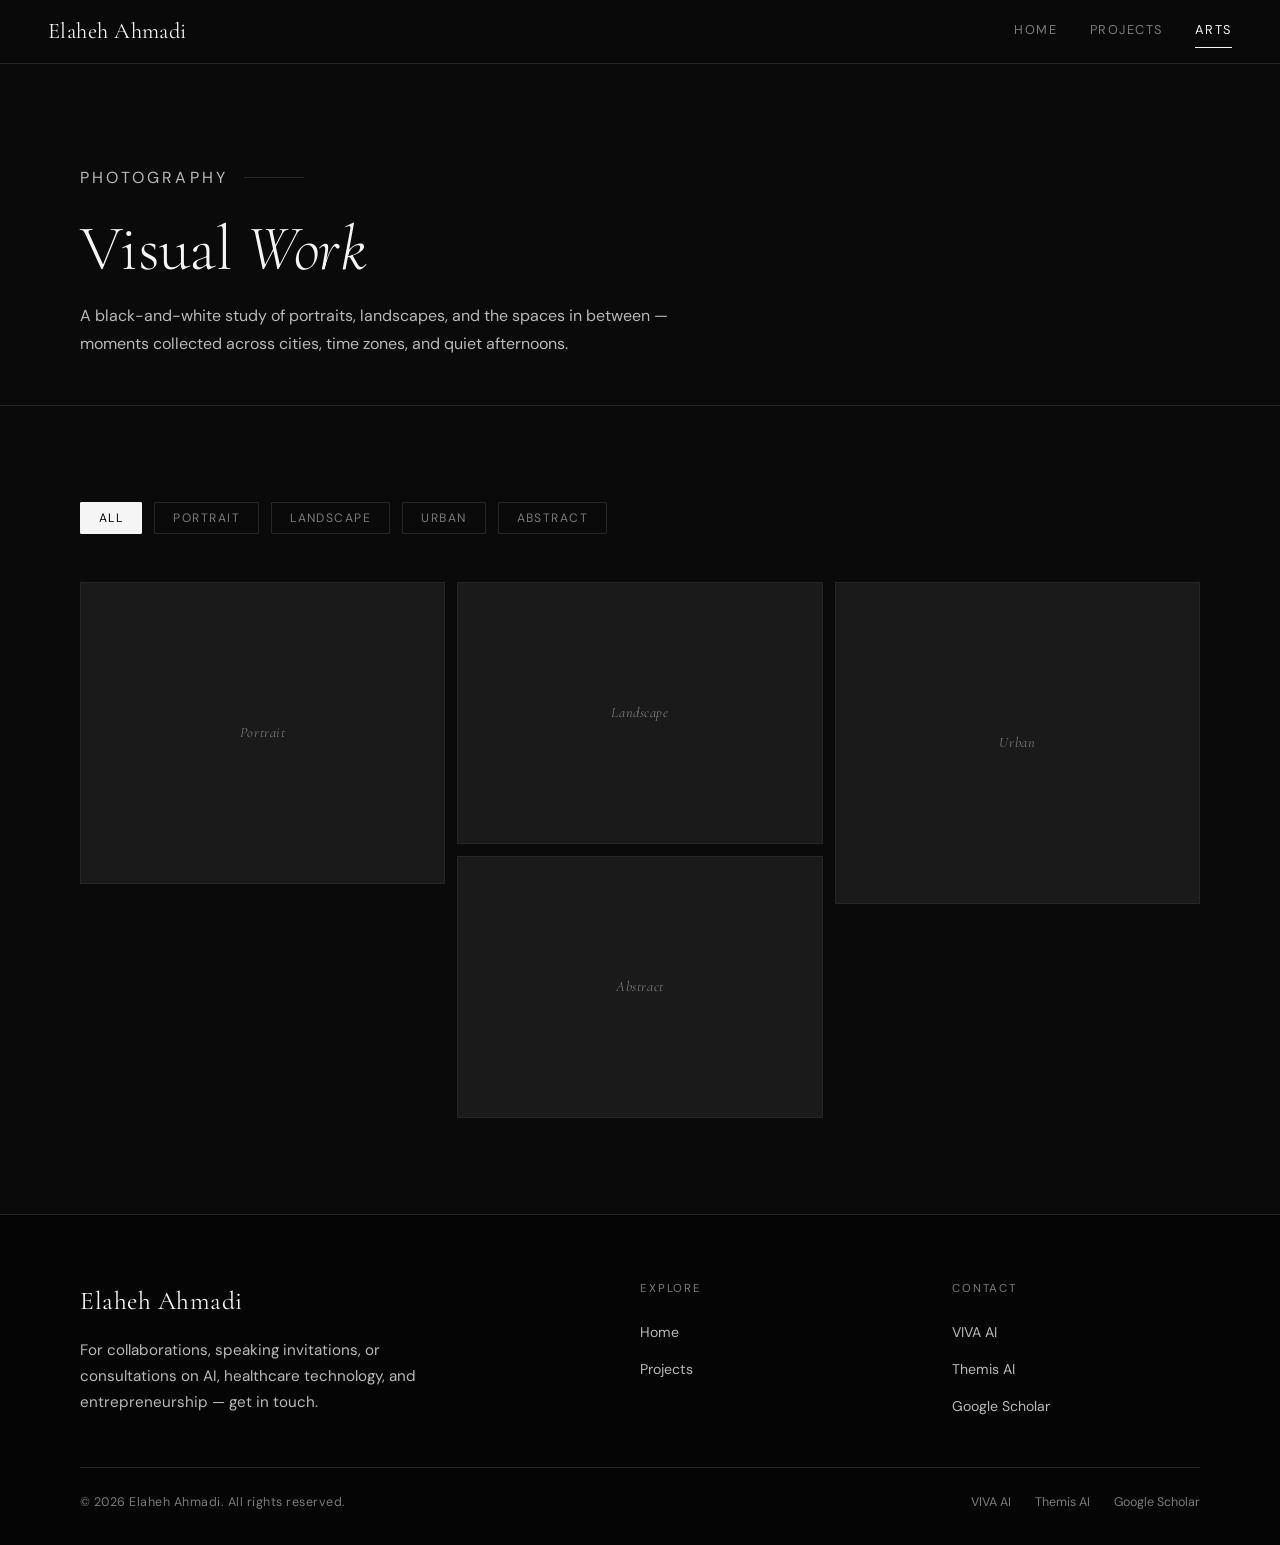
==== arts.html @ febaa668 "the second one;" ====
<!DOCTYPE html>
<html lang="en">
<head>
<meta charset="UTF-8">
<meta name="viewport" content="width=device-width, initial-scale=1.0">
<title>Arts — Elaheh Ahmadi</title>
<link rel="preconnect" href="https://fonts.googleapis.com">
<link href="https://fonts.googleapis.com/css2?family=Cormorant+Garamond:ital,wght@0,300;0,400;0,500;1,300;1,400&family=DM+Sans:wght@300;400;500&display=swap" rel="stylesheet">
<link rel="stylesheet" href="assets/css/style.css">
</head>
<body data-page="arts">

<nav>
  <a class="nav-logo" href="index.html">Elaheh Ahmadi</a>
  <ul class="nav-links">
    <li><a href="index.html">Home</a></li>
    <li><a href="projects.html">Projects</a></li>
    <!-- <li><a href="blogs.html">Writing</a></li> -->
    <li><a href="arts.html" class="active">Arts</a></li>
  </ul>
  <button class="nav-mobile-toggle" onclick="toggleMobileNav()">☰</button>
</nav>

<header class="page-header">
  <p class="section-label">Photography</p>
  <h1>Visual <em>Work</em></h1>
  <p>A black-and-white study of portraits, landscapes, and the spaces in between — moments collected across cities, time zones, and quiet afternoons.</p>
</header>

<section id="art">
  <div class="photo-filters" id="photoFilters">
    <button class="filter-btn active" onclick="filterPhotos('all', this)">All</button>
  </div>
  <div class="photo-grid" id="photoGrid"></div>
</section>

<footer>
  <div class="footer-grid">
    <div class="footer-brand">
      <a class="nav-logo" href="index.html">Elaheh Ahmadi</a>
      <p>For collaborations, speaking invitations, or consultations on AI, healthcare technology, and entrepreneurship — get in touch.</p>
    </div>
    <div class="footer-col">
      <h4>Explore</h4>
      <ul>
        <li><a href="index.html">Home</a></li>
        <li><a href="projects.html">Projects</a></li>
        <!-- <li><a href="blogs.html">Writing</a></li> -->
      </ul>
    </div>
    <div class="footer-col">
      <h4>Contact</h4>
      <ul id="footerContact"></ul>
    </div>
  </div>
  <div class="footer-bottom">
    <p>© <span id="footerYear"></span> Elaheh Ahmadi. All rights reserved.</p>
    <div class="footer-links" id="footerLinks"></div>
  </div>
</footer>

<div class="lightbox" id="lightbox" onclick="closeLightbox()">
  <button class="lightbox-close" onclick="closeLightbox()">×</button>
  <img id="lightboxImg" src="" alt="">
  <p class="lightbox-caption" id="lightboxCaption"></p>
</div>

<script src="assets/js/main.js"></script>
</body>
</html>
---- assets/css/style.css ----
:root {
  --bg: #0a0a0a;
  --bg-alt: #131313;
  --bg-elev: #1a1a1a;
  --bg-card: #161616;
  --line: #262626;
  --line-strong: #383838;
  --text: #f5f5f5;
  --text-mute: #b8b8b8;
  --text-dim: #7a7a7a;
  --text-faint: #4a4a4a;
  --accent: #ffffff;
}

* { margin: 0; padding: 0; box-sizing: border-box; }
html { scroll-behavior: smooth; }

body {
  font-family: 'DM Sans', sans-serif;
  background: var(--bg);
  color: var(--text);
  font-size: 16px;
  line-height: 1.7;
  -webkit-font-smoothing: antialiased;
}

a { color: inherit; }

/* NAV */
nav {
  position: fixed; top: 0; left: 0; right: 0; z-index: 100;
  background: rgba(10,10,10,0.85);
  backdrop-filter: blur(14px);
  border-bottom: 1px solid var(--line);
  padding: 0 3rem;
  height: 64px;
  display: flex; align-items: center; justify-content: space-between;
}
.nav-logo {
  font-family: 'Cormorant Garamond', serif;
  font-size: 1.4rem; font-weight: 400; letter-spacing: 0.02em;
  color: var(--text); text-decoration: none;
}
.nav-links { display: flex; gap: 2rem; list-style: none; }
.nav-links a {
  font-size: 0.8rem; letter-spacing: 0.12em; text-transform: uppercase;
  color: var(--text-dim); text-decoration: none; font-weight: 400;
  transition: color 0.2s;
}
.nav-links a:hover { color: var(--text); }
.nav-links a.active { color: var(--text); }
.nav-links a.active::after {
  content: ''; display: block; height: 1px; background: var(--text);
  margin-top: 4px;
}
.nav-mobile-toggle { display: none; background: none; border: none; font-size: 1.25rem; color: var(--text); cursor: pointer; }

/* HERO */
.hero {
  min-height: 100vh;
  display: grid; grid-template-columns: 1fr 1fr;
  padding-top: 64px;
}
.hero-text {
  display: flex; flex-direction: column; justify-content: center;
  padding: 5rem 4rem 5rem 5rem;
  background: var(--bg);
}
.hero-eyebrow {
  font-size: 0.78rem; letter-spacing: 0.16em; text-transform: uppercase;
  color: var(--text-dim); margin-bottom: 1.5rem;
}
.hero-name {
  font-family: 'Cormorant Garamond', serif;
  font-size: clamp(3rem, 5vw, 5.5rem);
  font-weight: 300; line-height: 1.05;
  color: var(--text); margin-bottom: 1.5rem;
  letter-spacing: -0.01em;
}
.hero-name em { font-style: italic; color: var(--text); font-weight: 400; }
.hero-desc {
  font-size: 1rem; color: var(--text-mute);
  max-width: 460px; line-height: 1.75;
  margin-bottom: 2.5rem;
}
.hero-cta {
  display: inline-flex; align-items: center; gap: 0.75rem;
  font-size: 0.82rem; letter-spacing: 0.12em; text-transform: uppercase;
  color: var(--text); text-decoration: none;
  border-bottom: 1px solid var(--text); padding-bottom: 4px;
  width: fit-content; transition: gap 0.3s;
}
.hero-cta:hover { gap: 1.25rem; }
.hero-image {
  background: var(--bg-alt);
  position: relative; overflow: hidden;
  border-left: 1px solid var(--line);
}
.hero-image img { width: 100%; height: 100%; object-fit: cover; filter: grayscale(1) contrast(1.05); }
.hero-image-placeholder {
  width: 100%; height: 100%;
  background:
    radial-gradient(circle at 30% 30%, #2a2a2a 0%, transparent 55%),
    linear-gradient(145deg, #1a1a1a 0%, #0a0a0a 100%);
  display: flex; align-items: center; justify-content: center;
  min-height: 400px;
}
.hero-image-placeholder span {
  font-family: 'Cormorant Garamond', serif;
  font-size: 8rem; color: rgba(245,245,245,0.08); font-weight: 300;
}

/* PAGE HEADER (sub-pages) */
.page-header {
  padding: 9rem 5rem 3rem;
  border-bottom: 1px solid var(--line);
}
.page-header .section-label { margin-bottom: 1.5rem; }
.page-header h1 {
  font-family: 'Cormorant Garamond', serif;
  font-size: clamp(2.5rem, 5vw, 4.5rem);
  font-weight: 300; line-height: 1.05; color: var(--text);
  letter-spacing: -0.01em;
}
.page-header h1 em { font-style: italic; }
.page-header p {
  color: var(--text-mute); max-width: 640px;
  margin-top: 1.25rem; font-size: 1rem;
}

/* SECTIONS */
section { padding: 6rem 5rem; }
.section-label {
  font-size: 0.72rem; letter-spacing: 0.2em; text-transform: uppercase;
  color: var(--text-dim); margin-bottom: 3rem;
  display: flex; align-items: center; gap: 1rem;
}
.section-label::after {
  content: ''; flex: 1; max-width: 60px;
  height: 1px; background: var(--line);
}
.section-title {
  font-family: 'Cormorant Garamond', serif;
  font-size: clamp(2rem, 3.5vw, 3.2rem);
  font-weight: 400; line-height: 1.15;
  color: var(--text); margin-bottom: 2rem;
}

/* ABOUT */
#about { background: var(--bg); border-top: 1px solid var(--line); }
.about-grid {
  display: grid; grid-template-columns: 1fr 2fr;
  gap: 5rem; align-items: start;
}
.about-sidebar-name {
  font-family: 'Cormorant Garamond', serif;
  font-size: 1.1rem; color: var(--text); margin-bottom: 0.5rem;
}
.about-sidebar-role { font-size: 0.85rem; color: var(--text-mute); line-height: 1.6; margin-bottom: 2rem; }
.about-links { display: flex; flex-direction: column; gap: 0.5rem; }
.about-links a {
  font-size: 0.78rem; letter-spacing: 0.1em; text-transform: uppercase;
  color: var(--text-dim); text-decoration: none; transition: color 0.2s;
}
.about-links a:hover { color: var(--text); }
.about-content p { color: var(--text-mute); margin-bottom: 1.2rem; font-size: 1rem; }

.awards-grid {
  display: grid; grid-template-columns: 1fr 1fr;
  gap: 1px; background: var(--line);
  margin-top: 3rem; border: 1px solid var(--line);
}
.award-item { background: var(--bg); padding: 1.25rem 1.5rem; }
.award-title { font-size: 0.92rem; color: var(--text); margin-bottom: 0.25rem; }
.award-year { font-size: 0.75rem; color: var(--text-dim); letter-spacing: 0.08em; }

.subsection-label {
  font-family: 'Cormorant Garamond', serif;
  font-size: 1.4rem; font-weight: 400; color: var(--text);
  margin-top: 3rem; margin-bottom: 0.5rem;
  letter-spacing: 0.01em;
}
.subsection-label + .pubs-list { margin-top: 0; }
.pubs-list { margin-top: 2rem; }
.pub-item {
  padding: 1.25rem 0; border-bottom: 1px solid var(--line);
  display: grid; grid-template-columns: auto 1fr;
  gap: 1.5rem; align-items: start;
}
.pub-venue {
  font-size: 0.7rem; letter-spacing: 0.12em; text-transform: uppercase;
  color: var(--text-dim); background: var(--bg-elev);
  padding: 3px 8px; border-radius: 2px; white-space: nowrap; margin-top: 3px;
  border: 1px solid var(--line);
}
.pub-title a {
  font-family: 'Cormorant Garamond', serif; font-size: 1.05rem;
  color: var(--text); text-decoration: none; transition: opacity 0.2s;
}
.pub-title a:hover { opacity: 0.7; }

/* VENTURES PREVIEW (landing) */
#ventures { background: var(--bg-alt); border-top: 1px solid var(--line); }
.ventures-grid {
  display: grid; grid-template-columns: 1fr 1fr;
  gap: 1px; background: var(--line);
  border: 1px solid var(--line); margin-bottom: 2rem;
}
.venture-card {
  background: var(--bg-alt); padding: 2.5rem;
  display: flex; flex-direction: column; gap: 0.75rem;
}
.venture-role { font-size: 0.72rem; letter-spacing: 0.14em; text-transform: uppercase; color: var(--text-dim); }
.venture-name {
  font-family: 'Cormorant Garamond', serif;
  font-size: 2rem; color: var(--text); font-weight: 400;
}
.venture-tag { color: var(--text-mute); font-size: 0.95rem; line-height: 1.65; }
.venture-link {
  margin-top: auto; padding-top: 1rem;
  font-size: 0.78rem; letter-spacing: 0.12em; text-transform: uppercase;
  color: var(--text); text-decoration: none;
  border-bottom: 1px solid var(--line-strong); padding-bottom: 4px;
  width: fit-content; transition: border-color 0.2s;
}
.venture-link:hover { border-color: var(--text); }
.venture-year { font-size: 0.72rem; letter-spacing: 0.12em; color: var(--text-faint); }

.section-cta {
  display: inline-flex; align-items: center; gap: 0.6rem;
  font-size: 0.8rem; letter-spacing: 0.12em; text-transform: uppercase;
  color: var(--text); text-decoration: none;
  border-bottom: 1px solid var(--text-faint); padding-bottom: 4px;
  margin-top: 1rem; transition: gap 0.3s;
}
.section-cta:hover { gap: 1.1rem; }

/* PHOTOGRAPHY */
#art { background: var(--bg); }
.photo-filters { display: flex; gap: 0.75rem; margin-bottom: 3rem; flex-wrap: wrap; }
.filter-btn {
  font-size: 0.76rem; letter-spacing: 0.12em; text-transform: uppercase;
  padding: 7px 18px; border: 1px solid var(--line);
  background: transparent; cursor: pointer; color: var(--text-dim);
  font-family: 'DM Sans', sans-serif; transition: all 0.2s; border-radius: 1px;
}
.filter-btn.active, .filter-btn:hover {
  background: var(--text); color: var(--bg); border-color: var(--text);
}
.photo-grid { columns: 3; gap: 12px; }
.photo-item {
  break-inside: avoid; margin-bottom: 12px;
  position: relative; overflow: hidden; cursor: pointer;
  background: var(--bg-elev);
  border: 1px solid var(--line);
}
.photo-item img { width: 100%; display: block; transition: transform 0.5s; filter: grayscale(1) contrast(1.05); }
.photo-item:hover img { transform: scale(1.03); }
.photo-placeholder {
  display: flex; align-items: center; justify-content: center;
  font-family: 'Cormorant Garamond', serif; color: var(--text-dim);
  font-size: 0.9rem; font-style: italic; letter-spacing: 0.04em;
  min-height: 200px;
}
.photo-caption {
  position: absolute; bottom: 0; left: 0; right: 0;
  background: linear-gradient(transparent, rgba(0,0,0,0.85));
  padding: 2rem 1rem 0.85rem;
  opacity: 0; transition: opacity 0.3s;
}
.photo-item:hover .photo-caption { opacity: 1; }
.photo-caption span { font-size: 0.8rem; color: #f5f5f5; letter-spacing: 0.04em; }

/* ARTICLES */
#articles { background: var(--bg); }
.series-list { display: flex; flex-direction: column; gap: 3rem; }
.series-item {
  display: grid; grid-template-columns: 280px 1fr;
  gap: 3rem; align-items: start;
  padding-bottom: 3rem; border-bottom: 1px solid var(--line);
}
.series-item:last-child { border-bottom: none; }
.series-number {
  font-family: 'Cormorant Garamond', serif;
  font-size: 4rem; font-weight: 300; color: var(--text-faint); line-height: 1; margin-bottom: 0.5rem;
}
.series-tag { font-size: 0.7rem; letter-spacing: 0.16em; text-transform: uppercase; color: var(--text-dim); }
.series-title {
  font-family: 'Cormorant Garamond', serif;
  font-size: 1.8rem; font-weight: 400; color: var(--text);
  margin-bottom: 0.75rem; line-height: 1.25;
}
.series-desc { font-size: 0.95rem; color: var(--text-mute); margin-bottom: 1.25rem; line-height: 1.7; }
.series-articles { display: flex; flex-direction: column; gap: 0.5rem; }
.article-link {
  font-size: 0.88rem; color: var(--text-dim); text-decoration: none;
  display: flex; align-items: center; gap: 0.5rem; transition: color 0.2s;
}
.article-link::before { content: '↗'; font-size: 0.75rem; }
.article-link:hover { color: var(--text); }

/* PROJECTS PAGE */
#projects-ventures, #projects-research { background: var(--bg); }
#projects-research { border-top: 1px solid var(--line); }
.project-list { display: flex; flex-direction: column; gap: 0; }
.project-row {
  display: grid; grid-template-columns: 120px 1fr auto;
  gap: 2rem; align-items: start;
  padding: 1.75rem 0; border-bottom: 1px solid var(--line);
}
.project-row:last-child { border-bottom: none; }
.project-row .year {
  font-family: 'Cormorant Garamond', serif;
  font-size: 1.1rem; color: var(--text-dim); letter-spacing: 0.04em;
}
.project-row .body h3 {
  font-family: 'Cormorant Garamond', serif;
  font-size: 1.4rem; color: var(--text); font-weight: 400;
  margin-bottom: 0.4rem; line-height: 1.3;
}
.project-row .body .venue {
  font-size: 0.7rem; letter-spacing: 0.14em; text-transform: uppercase;
  color: var(--text-dim); margin-bottom: 0.6rem; display: inline-block;
}
.project-row .body p { color: var(--text-mute); font-size: 0.95rem; line-height: 1.65; }
.project-row .link a {
  font-size: 0.74rem; letter-spacing: 0.14em; text-transform: uppercase;
  color: var(--text-dim); text-decoration: none; white-space: nowrap;
  border-bottom: 1px solid var(--line); padding-bottom: 2px; transition: color 0.2s, border-color 0.2s;
}
.project-row .link a:hover { color: var(--text); border-color: var(--text); }

/* EDUCATION */
#education { background: var(--bg-alt); border-top: 1px solid var(--line); }
.edu-grid { display: grid; grid-template-columns: repeat(3, 1fr); gap: 1px; background: var(--line); border: 1px solid var(--line); }
.edu-card { background: var(--bg-alt); padding: 2.5rem 2rem; transition: background 0.3s; }
.edu-card:hover { background: var(--bg-elev); }
.edu-card a { text-decoration: none; color: inherit; display: block; }
.edu-icon {
  font-family: 'Cormorant Garamond', serif;
  font-size: 2.5rem; color: var(--text-dim); margin-bottom: 1rem; font-style: italic;
}
.edu-card-title { font-size: 1.05rem; color: var(--text); margin-bottom: 0.5rem; }
.edu-card-desc { font-size: 0.88rem; color: var(--text-mute); line-height: 1.6; }

/* FOOTER (contact + meta) */
footer {
  background: #050505; border-top: 1px solid var(--line);
  padding: 4rem 5rem 2rem;
}
.footer-grid {
  display: grid; grid-template-columns: 2fr 1fr 1fr;
  gap: 4rem; margin-bottom: 3rem;
}
.footer-brand .nav-logo {
  font-size: 1.6rem; display: inline-block; margin-bottom: 1rem;
}
.footer-brand p { color: var(--text-mute); font-size: 0.95rem; max-width: 380px; line-height: 1.7; }
.footer-col h4 {
  font-size: 0.72rem; letter-spacing: 0.16em; text-transform: uppercase;
  color: var(--text-dim); font-weight: 400; margin-bottom: 1.25rem;
}
.footer-col ul { list-style: none; display: flex; flex-direction: column; gap: 0.6rem; }
.footer-col a {
  font-size: 0.88rem; color: var(--text-mute); text-decoration: none;
  transition: color 0.2s;
}
.footer-col a:hover { color: var(--text); }
.footer-bottom {
  border-top: 1px solid var(--line);
  padding-top: 1.5rem;
  display: flex; justify-content: space-between; align-items: center;
}
.footer-bottom p { font-size: 0.78rem; color: var(--text-dim); letter-spacing: 0.04em; }
.footer-bottom .footer-links { display: flex; gap: 1.5rem; }
.footer-bottom .footer-links a { font-size: 0.78rem; color: var(--text-dim); text-decoration: none; transition: color 0.2s; }
.footer-bottom .footer-links a:hover { color: var(--text); }

/* LIGHTBOX */
.lightbox {
  display: none; position: fixed; inset: 0; z-index: 300;
  background: rgba(0,0,0,0.96); align-items: center;
  justify-content: center; flex-direction: column; gap: 1rem;
}
.lightbox.open { display: flex; }
.lightbox img { max-width: 85vw; max-height: 80vh; object-fit: contain; filter: grayscale(1); }
.lightbox-caption { color: var(--text-mute); font-size: 0.85rem; letter-spacing: 0.06em; }
.lightbox-close {
  position: absolute; top: 2rem; right: 2rem;
  color: var(--text); font-size: 2rem; cursor: pointer;
  background: none; border: none; font-family: 'DM Sans', sans-serif; line-height: 1;
}

/* MOBILE */
@media (max-width: 900px) {
  nav { padding: 0 1.5rem; }
  .nav-links {
    display: none; flex-direction: column;
    position: absolute; top: 64px; left: 0; right: 0;
    background: var(--bg); padding: 1.5rem 2rem;
    border-bottom: 1px solid var(--line); gap: 1.25rem;
  }
  .nav-links.open { display: flex; }
  .nav-mobile-toggle { display: block; }
  .hero { grid-template-columns: 1fr; min-height: auto; }
  .hero-text { padding: 3rem 2rem; }
  .hero-image { height: 60vw; border-left: none; border-top: 1px solid var(--line); }
  section { padding: 4rem 2rem; }
  .page-header { padding: 7rem 2rem 2.5rem; }
  .about-grid { grid-template-columns: 1fr; gap: 2rem; }
  .ventures-grid { grid-template-columns: 1fr; }
  .series-item { grid-template-columns: 1fr; gap: 1rem; }
  .photo-grid { columns: 2; }
  .edu-grid { grid-template-columns: 1fr; }
  .project-row { grid-template-columns: 1fr; gap: 0.5rem; }
  .project-row .link a { display: inline-block; margin-top: 0.5rem; }
  footer { padding: 3rem 2rem 1.5rem; }
  .footer-grid { grid-template-columns: 1fr; gap: 2.5rem; }
  .footer-bottom { flex-direction: column; gap: 1rem; text-align: center; }
}
@media (max-width: 500px) {
  .photo-grid { columns: 1; }
  .awards-grid { grid-template-columns: 1fr; }
}
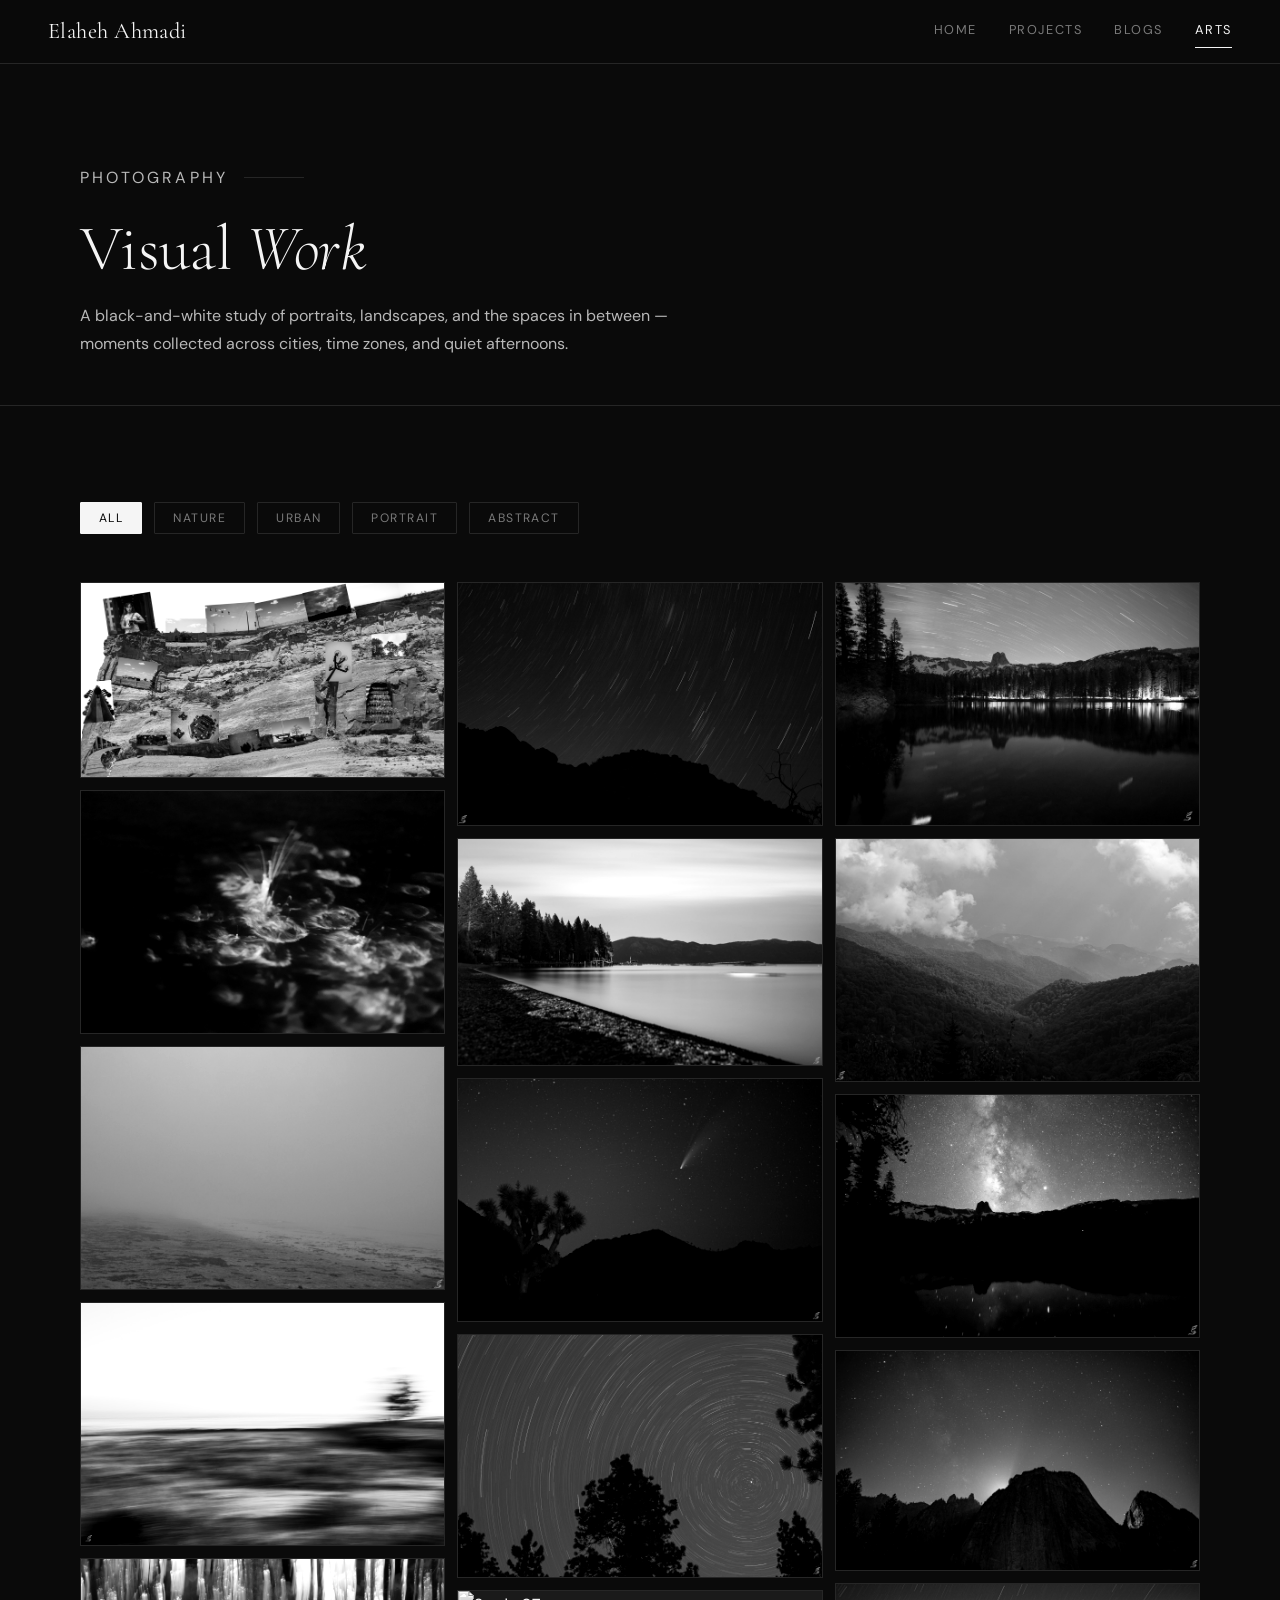
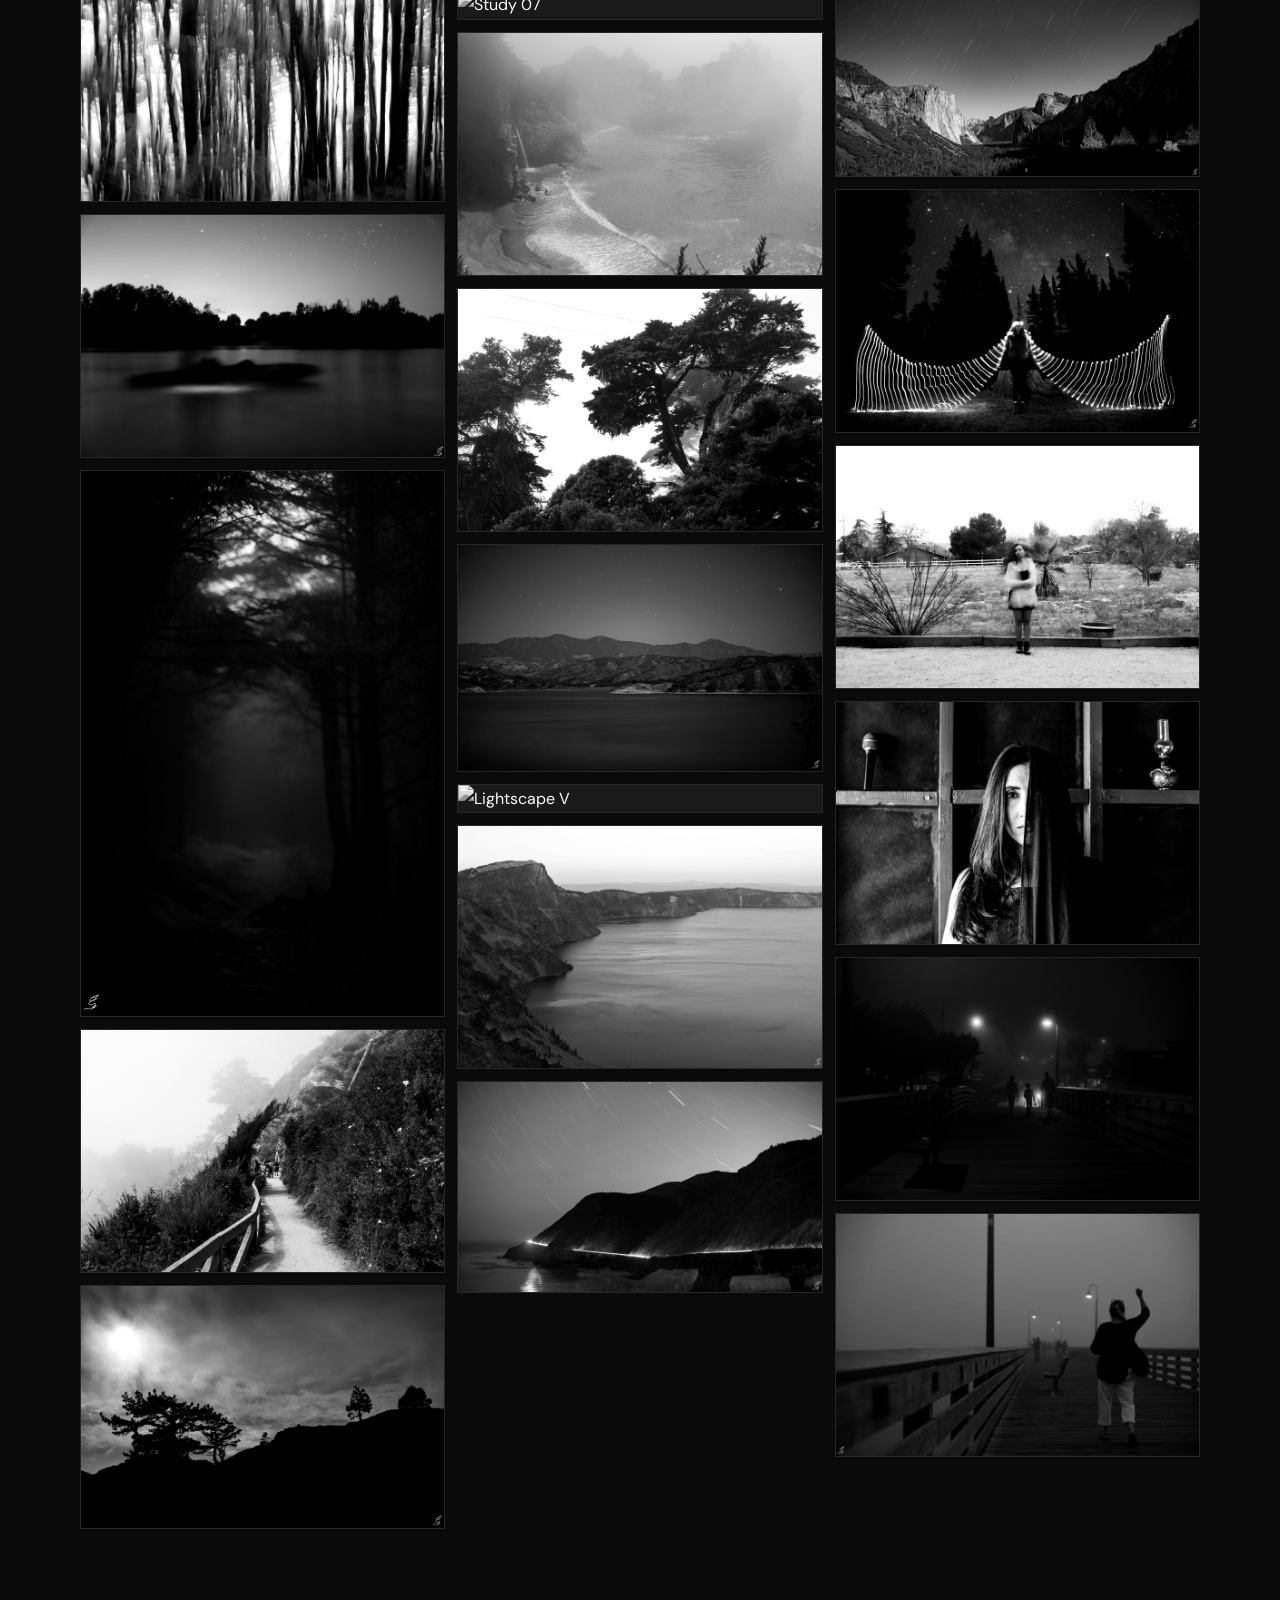
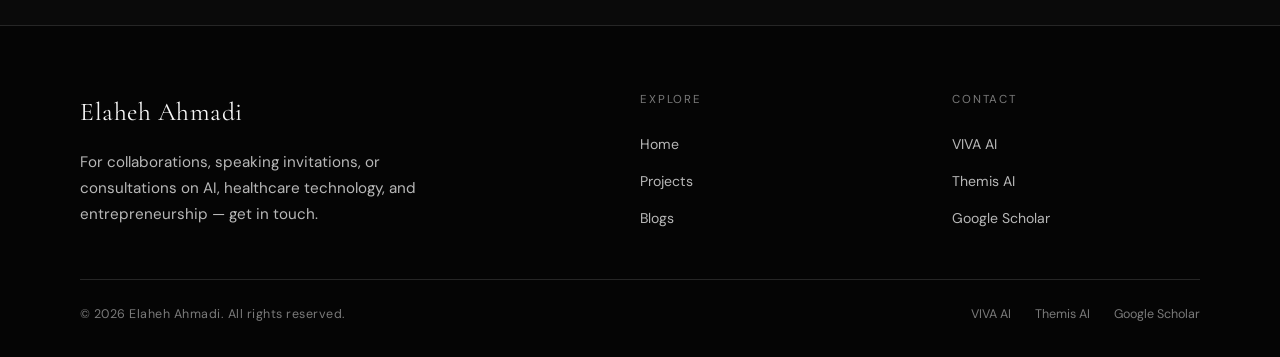
==== commit d3dbd289: "added blogs" ====
--- a/arts.html
+++ b/arts.html
@@ -15,7 +15,7 @@
   <ul class="nav-links">
     <li><a href="index.html">Home</a></li>
     <li><a href="projects.html">Projects</a></li>
-    <!-- <li><a href="blogs.html">Writing</a></li> -->
+    <li><a href="blogs.html">Blogs</a></li>
     <li><a href="arts.html" class="active">Arts</a></li>
   </ul>
   <button class="nav-mobile-toggle" onclick="toggleMobileNav()">☰</button>
@@ -45,7 +45,7 @@
       <ul>
         <li><a href="index.html">Home</a></li>
         <li><a href="projects.html">Projects</a></li>
-        <!-- <li><a href="blogs.html">Writing</a></li> -->
+        <li><a href="blogs.html">Blogs</a></li>
       </ul>
     </div>
     <div class="footer-col">
--- a/assets/css/style.css
+++ b/assets/css/style.css
@@ -329,6 +329,44 @@
   border-bottom: 1px solid var(--line); padding-bottom: 2px; transition: color 0.2s, border-color 0.2s;
 }
 .project-row .link a:hover { color: var(--text); border-color: var(--text); }
+
+/* CONTACT */
+#contact { background: var(--bg-alt); border-top: 1px solid var(--line); }
+.contact-grid {
+  display: grid; grid-template-columns: 1fr 1fr;
+  gap: 5rem; align-items: start;
+}
+.contact-desc { color: var(--text-mute); font-size: 1rem; line-height: 1.75; margin-bottom: 2rem; max-width: 480px; }
+.contact-links { display: flex; flex-direction: column; gap: 1rem; }
+.contact-link-row { display: flex; align-items: center; gap: 1rem; }
+.contact-link-label {
+  font-size: 0.7rem; letter-spacing: 0.14em; text-transform: uppercase;
+  color: var(--text-dim); min-width: 80px;
+}
+.contact-link {
+  font-size: 0.92rem; color: var(--text); text-decoration: none;
+  letter-spacing: 0.02em; transition: opacity 0.2s;
+}
+.contact-link:hover { opacity: 0.65; }
+.contact-form { display: flex; flex-direction: column; gap: 1rem; }
+.contact-form input, .contact-form textarea {
+  background: var(--bg); border: 1px solid var(--line);
+  color: var(--text); padding: 0.95rem 1.1rem;
+  font-family: 'DM Sans', sans-serif; font-size: 0.95rem;
+  width: 100%; resize: vertical; transition: border-color 0.2s;
+}
+.contact-form input:focus, .contact-form textarea:focus { outline: none; border-color: var(--text); }
+.contact-form input::placeholder, .contact-form textarea::placeholder { color: var(--text-dim); }
+.contact-form textarea { min-height: 150px; }
+.contact-submit {
+  font-size: 0.82rem; letter-spacing: 0.16em; text-transform: uppercase;
+  background: var(--text); color: var(--bg); border: none; padding: 1rem 2.25rem;
+  font-family: 'DM Sans', sans-serif; cursor: pointer; align-self: flex-start;
+  transition: background 0.2s, color 0.2s;
+}
+.contact-submit:hover { background: var(--text-mute); }
+.contact-submit:disabled { opacity: 0.6; cursor: default; }
+.form-success { color: var(--text); font-size: 0.95rem; padding: 1rem 0; line-height: 1.6; }
 
 /* EDUCATION */
 #education { background: var(--bg-alt); border-top: 1px solid var(--line); }
@@ -409,6 +447,7 @@
   .page-header { padding: 7rem 2rem 2.5rem; }
   .about-grid { grid-template-columns: 1fr; gap: 2rem; }
   .ventures-grid { grid-template-columns: 1fr; }
+  .contact-grid { grid-template-columns: 1fr; gap: 2.5rem; }
   .series-item { grid-template-columns: 1fr; gap: 1rem; }
   .photo-grid { columns: 2; }
   .edu-grid { grid-template-columns: 1fr; }
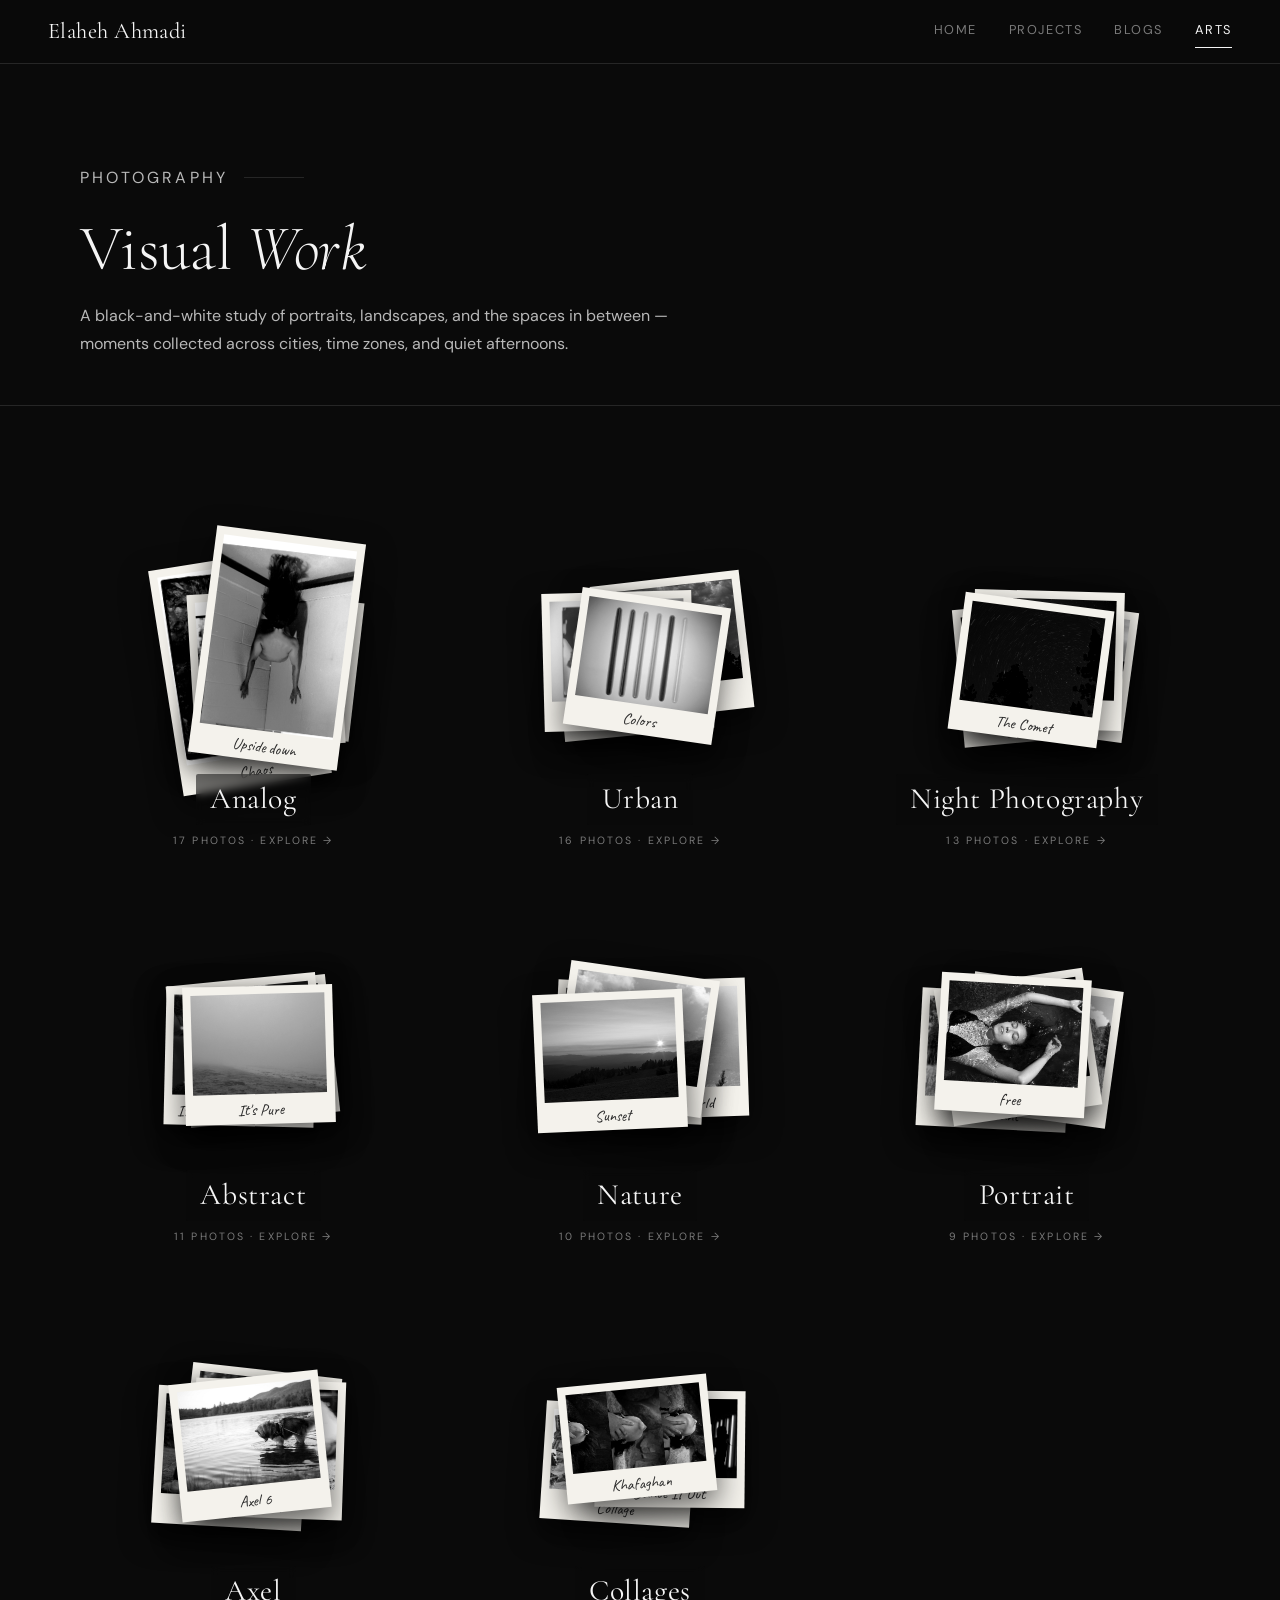
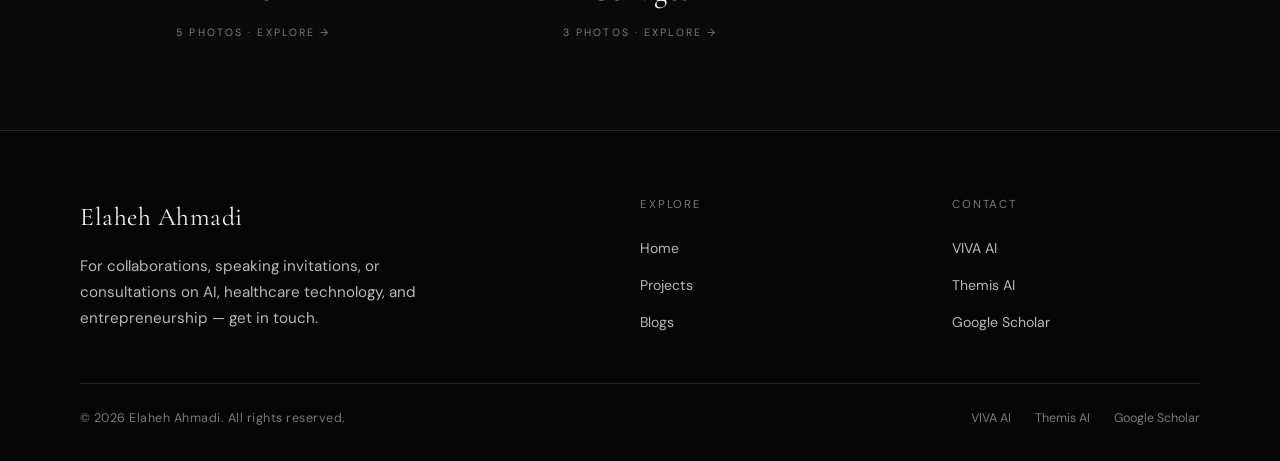
==== commit b498f2e1: "Redesign arts gallery as interactive polaroid piles; sync + compress photos - New polaroid-pile gall" ====
--- a/arts.html
+++ b/arts.html
@@ -5,7 +5,7 @@
 <meta name="viewport" content="width=device-width, initial-scale=1.0">
 <title>Arts — Elaheh Ahmadi</title>
 <link rel="preconnect" href="https://fonts.googleapis.com">
-<link href="https://fonts.googleapis.com/css2?family=Cormorant+Garamond:ital,wght@0,300;0,400;0,500;1,300;1,400&family=DM+Sans:wght@300;400;500&display=swap" rel="stylesheet">
+<link href="https://fonts.googleapis.com/css2?family=Cormorant+Garamond:ital,wght@0,300;0,400;0,500;1,300;1,400&family=DM+Sans:wght@300;400;500&family=Caveat:wght@400;600&display=swap" rel="stylesheet">
 <link rel="stylesheet" href="assets/css/style.css">
 </head>
 <body data-page="arts">
@@ -28,10 +28,14 @@
 </header>
 
 <section id="art">
-  <div class="photo-filters" id="photoFilters">
-    <button class="filter-btn active" onclick="filterPhotos('all', this)">All</button>
+  <div class="pile-wall" id="pileWall"></div>
+  <div class="group-detail" id="groupDetail" hidden>
+    <div class="group-detail-head">
+      <h2 class="group-detail-title" id="groupTitle">—<span class="sub" id="groupSub"></span></h2>
+      <button class="group-back" onclick="closeGroup()">← All groups</button>
+    </div>
+    <div class="photo-grid" id="photoGrid"></div>
   </div>
-  <div class="photo-grid" id="photoGrid"></div>
 </section>
 
 <footer>
--- a/assets/css/style.css
+++ b/assets/css/style.css
@@ -237,16 +237,49 @@
 
 /* PHOTOGRAPHY */
 #art { background: var(--bg); }
-.photo-filters { display: flex; gap: 0.75rem; margin-bottom: 3rem; flex-wrap: wrap; }
-.filter-btn {
-  font-size: 0.76rem; letter-spacing: 0.12em; text-transform: uppercase;
-  padding: 7px 18px; border: 1px solid var(--line);
-  background: transparent; cursor: pointer; color: var(--text-dim);
-  font-family: 'DM Sans', sans-serif; transition: all 0.2s; border-radius: 1px;
-}
-.filter-btn.active, .filter-btn:hover {
-  background: var(--text); color: var(--bg); border-color: var(--text);
-}
+/* Polaroid pile wall (arts landing) */
+.pile-wall { display: grid; grid-template-columns: repeat(3, 1fr); gap: 3.5rem 2.5rem; }
+.pile-wall[hidden], .group-detail[hidden] { display: none; }
+.pile { position: relative; height: 340px; cursor: pointer; transition: transform 0.4s cubic-bezier(.2,.8,.2,1); }
+.pile:hover { transform: translateY(-6px); }
+.pile-stage { position: absolute; inset: 0; }
+.polaroid {
+  position: absolute; background: #f4f2ec; padding: 8px 8px 30px;
+  box-shadow: 0 12px 30px rgba(0,0,0,0.62);
+  transform: translate(-50%,-50%) rotate(var(--r));
+  transition: transform 0.55s cubic-bezier(.2,.8,.2,1), box-shadow 0.4s;
+}
+.polaroid img { display: block; width: 100%; object-fit: cover; filter: grayscale(1) contrast(1.05); }
+.polaroid .pcap {
+  position: absolute; left: 0; right: 0; bottom: 6px; text-align: center;
+  font-family: 'Caveat', cursive; font-size: 1rem; color: #2a2a2a; line-height: 1;
+  padding: 0 8px; white-space: nowrap; overflow: hidden; text-overflow: ellipsis;
+}
+.pile:hover .polaroid {
+  transform: translate(-50%,-50%) translate(var(--sx),var(--sy)) rotate(var(--sr));
+  box-shadow: 0 18px 42px rgba(0,0,0,0.72);
+}
+.pile-label { position: absolute; left: 0; right: 0; bottom: -8px; z-index: 30; text-align: center; pointer-events: none; }
+.pile-label .name {
+  font-family: 'Cormorant Garamond', serif; font-size: 1.85rem; letter-spacing: 0.02em;
+  display: inline-block; padding: 0.05rem 0.9rem; background: rgba(10,10,10,0.55);
+  backdrop-filter: blur(4px); border-radius: 2px;
+}
+.pile-label .count { display: block; font-size: 0.66rem; letter-spacing: 0.2em; text-transform: uppercase; color: var(--text-dim); margin-top: 0.4rem; }
+
+/* Group detail (expanded set) */
+.group-detail-head {
+  display: flex; align-items: baseline; justify-content: space-between; gap: 1rem; flex-wrap: wrap;
+  border-bottom: 1px solid var(--line); padding-bottom: 1.4rem; margin-bottom: 2.2rem;
+}
+.group-detail-title { font-family: 'Cormorant Garamond', serif; font-weight: 400; font-size: 2.6rem; }
+.group-detail-title .sub { display: block; font-family: 'DM Sans', sans-serif; font-size: 0.72rem; letter-spacing: 0.2em; text-transform: uppercase; color: var(--text-dim); margin-top: 0.3rem; }
+.group-back {
+  background: transparent; border: 1px solid var(--line-strong); color: var(--text-mute);
+  padding: 0.5rem 1.2rem; border-radius: 2px; font-family: 'DM Sans', sans-serif; font-size: 0.82rem;
+  letter-spacing: 0.05em; cursor: pointer; transition: all 0.2s;
+}
+.group-back:hover { color: var(--text); border-color: var(--text); }
 .photo-grid { columns: 3; gap: 12px; }
 .photo-item {
   break-inside: avoid; margin-bottom: 12px;
@@ -450,6 +483,7 @@
   .contact-grid { grid-template-columns: 1fr; gap: 2.5rem; }
   .series-item { grid-template-columns: 1fr; gap: 1rem; }
   .photo-grid { columns: 2; }
+  .pile-wall { grid-template-columns: repeat(2, 1fr); gap: 3rem 1.5rem; }
   .edu-grid { grid-template-columns: 1fr; }
   .project-row { grid-template-columns: 1fr; gap: 0.5rem; }
   .project-row .link a { display: inline-block; margin-top: 0.5rem; }
@@ -459,5 +493,6 @@
 }
 @media (max-width: 500px) {
   .photo-grid { columns: 1; }
+  .pile-wall { grid-template-columns: 1fr; }
   .awards-grid { grid-template-columns: 1fr; }
 }
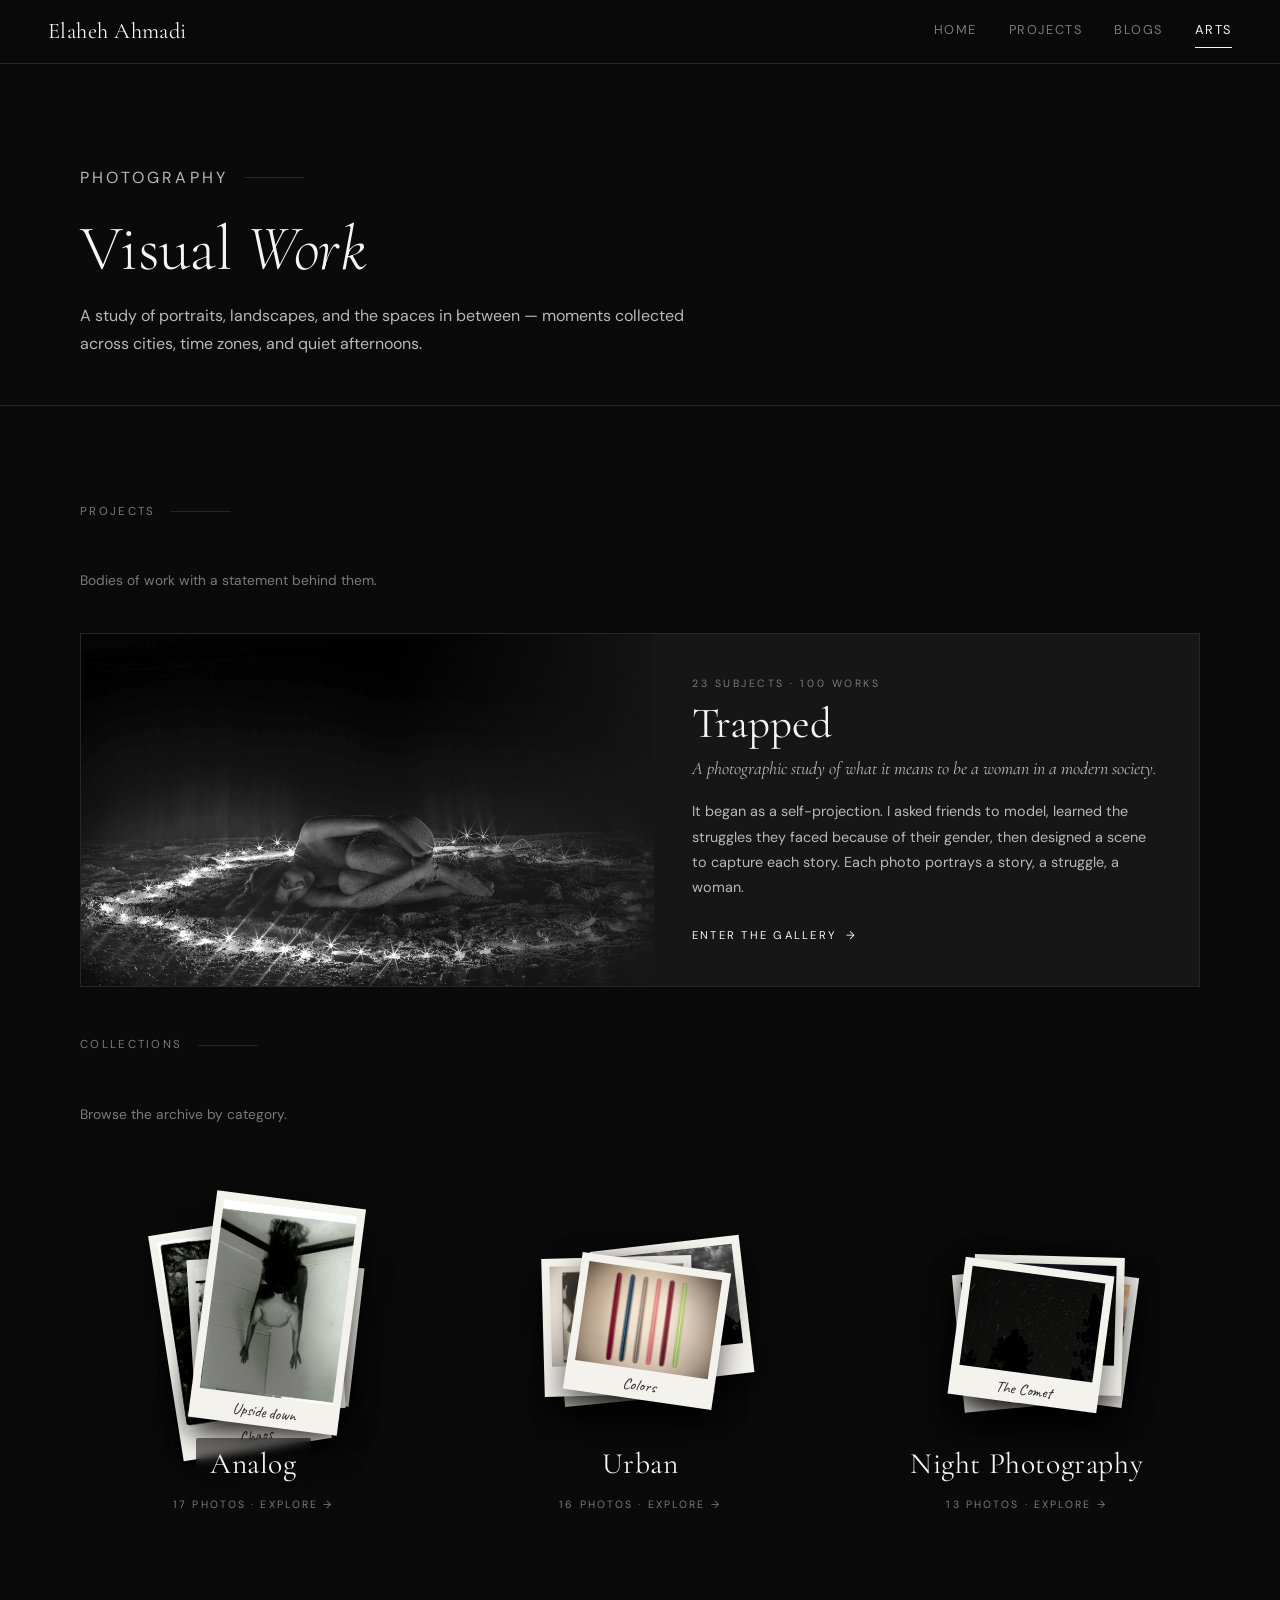
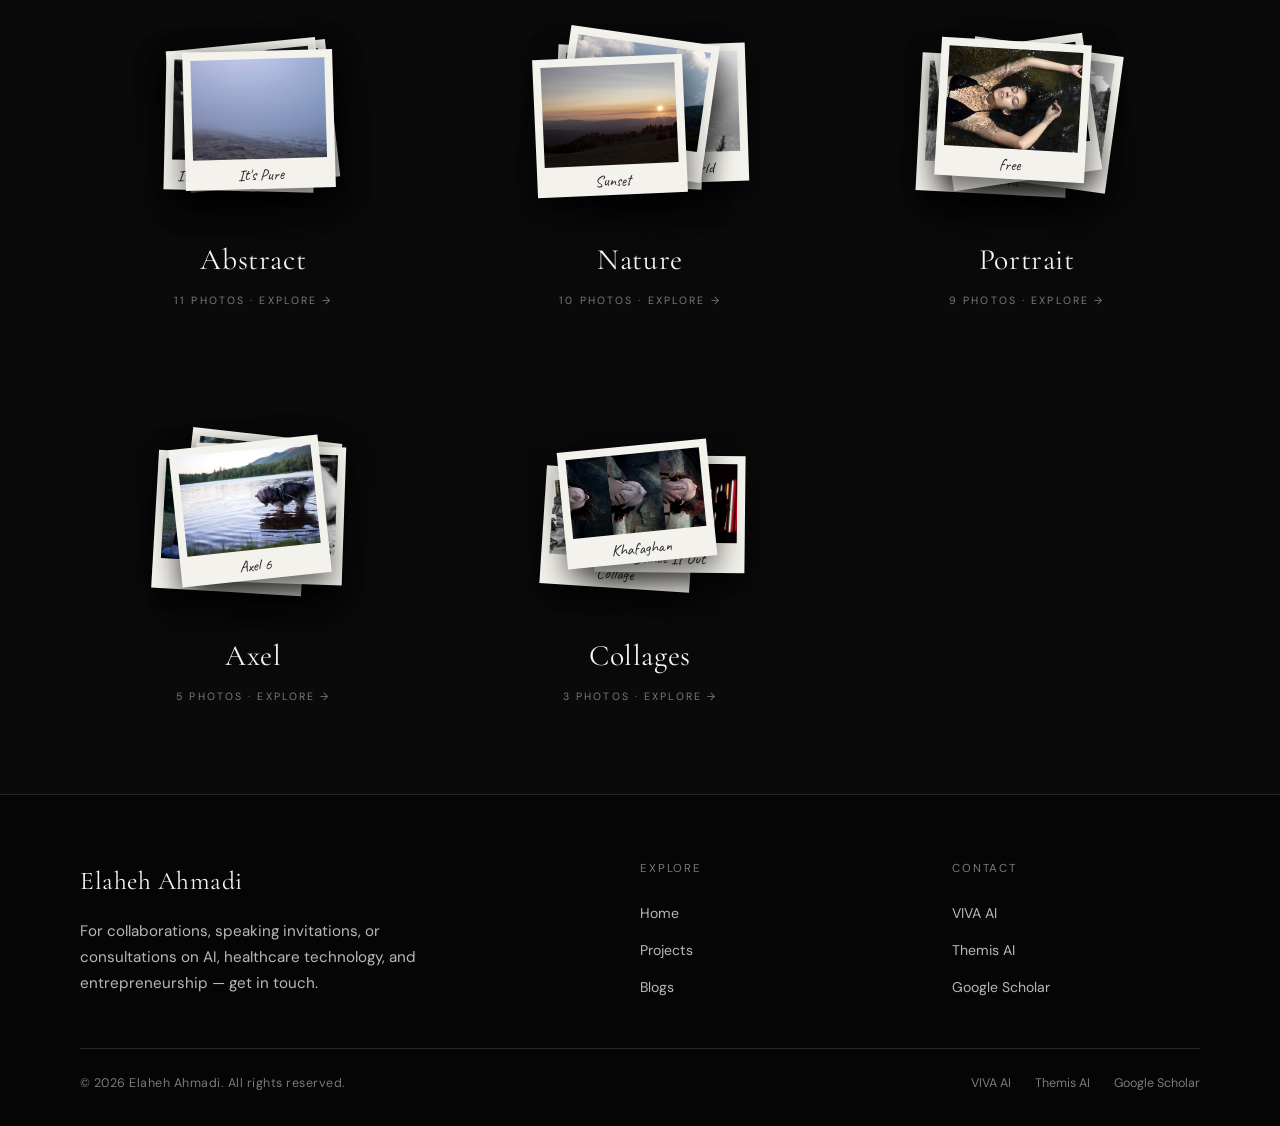
==== commit a33b3f65: "Add Trapped project: virtual gallery + Arts projects section - New trapped.html: full-screen virtual" ====
--- a/arts.html
+++ b/arts.html
@@ -6,7 +6,7 @@
 <title>Arts — Elaheh Ahmadi</title>
 <link rel="preconnect" href="https://fonts.googleapis.com">
 <link href="https://fonts.googleapis.com/css2?family=Cormorant+Garamond:ital,wght@0,300;0,400;0,500;1,300;1,400&family=DM+Sans:wght@300;400;500&family=Caveat:wght@400;600&display=swap" rel="stylesheet">
-<link rel="stylesheet" href="assets/css/style.css">
+<link rel="stylesheet" href="assets/css/style.css?v=2">
 </head>
 <body data-page="arts">
 
@@ -24,10 +24,22 @@
 <header class="page-header">
   <p class="section-label">Photography</p>
   <h1>Visual <em>Work</em></h1>
-  <p>A black-and-white study of portraits, landscapes, and the spaces in between — moments collected across cities, time zones, and quiet afternoons.</p>
+  <p>A study of portraits, landscapes, and the spaces in between — moments collected across cities, time zones, and quiet afternoons.</p>
 </header>
 
+<section id="artProjects">
+  <div class="art-section-head">
+    <p class="section-label">Projects</p>
+    <p class="art-section-note">Bodies of work with a statement behind them.</p>
+  </div>
+  <div class="project-cards" id="projectCards"></div>
+</section>
+
 <section id="art">
+  <div class="art-section-head" id="collectionsHead">
+    <p class="section-label">Collections</p>
+    <p class="art-section-note">Browse the archive by category.</p>
+  </div>
   <div class="pile-wall" id="pileWall"></div>
   <div class="group-detail" id="groupDetail" hidden>
     <div class="group-detail-head">
@@ -69,6 +81,6 @@
   <p class="lightbox-caption" id="lightboxCaption"></p>
 </div>
 
-<script src="assets/js/main.js"></script>
+<script src="assets/js/main.js?v=2"></script>
 </body>
 </html>
--- a/assets/css/style.css
+++ b/assets/css/style.css
@@ -236,7 +236,51 @@
 .section-cta:hover { gap: 1.1rem; }
 
 /* PHOTOGRAPHY */
-#art { background: var(--bg); }
+#art { background: var(--bg); padding-top: 2rem; }
+#artProjects { background: var(--bg); padding-bottom: 1rem; }
+.art-section-head { margin-bottom: 2.5rem; }
+.art-section-note { color: var(--text-dim); font-size: 0.86rem; margin-top: 0.3rem; }
+
+/* Featured art project card */
+.project-cards { display: flex; flex-direction: column; gap: 2rem; }
+.art-project {
+  display: grid; grid-template-columns: 1.05fr 1fr; align-items: stretch;
+  border: 1px solid var(--line); background: var(--bg-card);
+  text-decoration: none; color: inherit; overflow: hidden;
+  transition: border-color 0.3s, transform 0.4s cubic-bezier(.2,.8,.2,1);
+}
+.art-project:hover { border-color: var(--line-strong); transform: translateY(-3px); }
+.art-project .cover { position: relative; overflow: hidden; min-height: 340px; background: var(--bg-elev); }
+.art-project .cover img {
+  position: absolute; inset: 0; width: 100%; height: 100%; object-fit: cover;
+  filter: grayscale(1) contrast(1.05); transition: transform 0.7s cubic-bezier(.2,.8,.2,1);
+}
+.art-project:hover .cover img { transform: scale(1.04); }
+.art-project .cover::after {
+  content: ""; position: absolute; inset: 0;
+  background: linear-gradient(90deg, rgba(10,10,10,0) 55%, rgba(22,22,22,0.9) 100%);
+}
+.art-project .body { padding: 2.6rem 2.4rem; display: flex; flex-direction: column; justify-content: center; }
+.art-project .eyebrow {
+  font-size: 0.66rem; letter-spacing: 0.24em; text-transform: uppercase; color: var(--text-dim);
+  display: flex; gap: 0.7rem; align-items: center;
+}
+.art-project .eyebrow .year { color: var(--text-faint); }
+.art-project h3 {
+  font-family: 'Cormorant Garamond', serif; font-weight: 400; font-size: 2.7rem;
+  line-height: 1.05; margin: 0.5rem 0 0.4rem;
+}
+.art-project .tagline {
+  font-family: 'Cormorant Garamond', serif; font-style: italic;
+  font-size: 1.12rem; color: var(--text-mute); margin-bottom: 1rem;
+}
+.art-project .excerpt { font-size: 0.9rem; color: var(--text-mute); line-height: 1.75; }
+.art-project .enter {
+  margin-top: 1.6rem; font-size: 0.7rem; letter-spacing: 0.2em; text-transform: uppercase;
+  color: var(--text); display: inline-flex; align-items: center; gap: 0.6rem;
+}
+.art-project .enter .arw { transition: transform 0.3s; }
+.art-project:hover .enter .arw { transform: translateX(6px); }
 /* Polaroid pile wall (arts landing) */
 .pile-wall { display: grid; grid-template-columns: repeat(3, 1fr); gap: 3.5rem 2.5rem; }
 .pile-wall[hidden], .group-detail[hidden] { display: none; }
@@ -249,7 +293,7 @@
   transform: translate(-50%,-50%) rotate(var(--r));
   transition: transform 0.55s cubic-bezier(.2,.8,.2,1), box-shadow 0.4s;
 }
-.polaroid img { display: block; width: 100%; object-fit: cover; filter: grayscale(1) contrast(1.05); }
+.polaroid img { display: block; width: 100%; object-fit: cover; filter: contrast(1.03); }
 .polaroid .pcap {
   position: absolute; left: 0; right: 0; bottom: 6px; text-align: center;
   font-family: 'Caveat', cursive; font-size: 1rem; color: #2a2a2a; line-height: 1;
@@ -287,7 +331,7 @@
   background: var(--bg-elev);
   border: 1px solid var(--line);
 }
-.photo-item img { width: 100%; display: block; transition: transform 0.5s; filter: grayscale(1) contrast(1.05); }
+.photo-item img { width: 100%; display: block; transition: transform 0.5s; filter: contrast(1.03); }
 .photo-item:hover img { transform: scale(1.03); }
 .photo-placeholder {
   display: flex; align-items: center; justify-content: center;
@@ -454,12 +498,147 @@
   justify-content: center; flex-direction: column; gap: 1rem;
 }
 .lightbox.open { display: flex; }
-.lightbox img { max-width: 85vw; max-height: 80vh; object-fit: contain; filter: grayscale(1); }
+.lightbox img { max-width: 85vw; max-height: 80vh; object-fit: contain; }
 .lightbox-caption { color: var(--text-mute); font-size: 0.85rem; letter-spacing: 0.06em; }
 .lightbox-close {
   position: absolute; top: 2rem; right: 2rem;
   color: var(--text); font-size: 2rem; cursor: pointer;
   background: none; border: none; font-family: 'DM Sans', sans-serif; line-height: 1;
+}
+
+/* ─── TRAPPED — VIRTUAL GALLERY ─────────────────────────────────────────── */
+:root {
+  --tg-wall: #18181c; --tg-wall-lit: #28282e; --tg-floor: #0b0b0d;
+  --tg-line: #2a2a30; --tg-text: #f2f0ec; --tg-mute: #b3b0aa;
+  --tg-dim: #6f6d68; --tg-brass: #c9b892;
+}
+body.gallery-mode { background: var(--tg-floor); color: var(--tg-text); overflow: hidden; height: 100%; }
+html:has(body.gallery-mode) { height: 100%; }
+
+.tg-hud {
+  position: fixed; top: 0; left: 0; right: 0; z-index: 40;
+  display: flex; align-items: center; justify-content: space-between;
+  padding: 1.1rem 2.2rem; pointer-events: none;
+  background: linear-gradient(180deg, rgba(8,8,10,0.85), rgba(8,8,10,0));
+}
+.tg-home {
+  font-family: 'Cormorant Garamond', serif; font-size: 1rem; color: var(--tg-mute);
+  pointer-events: auto; text-decoration: none; transition: color 0.2s;
+}
+.tg-home:hover { color: var(--tg-text); }
+.tg-title { font-family: 'Cormorant Garamond', serif; font-size: 1.15rem; letter-spacing: 0.32em; text-transform: uppercase; }
+.tg-prog { font-size: 0.68rem; letter-spacing: 0.18em; text-transform: uppercase; color: var(--tg-dim); min-width: 110px; text-align: right; }
+
+/* statement */
+.tg-statement {
+  position: fixed; inset: 0; z-index: 30; display: flex; align-items: center;
+  padding: 5rem 3rem 3rem; overflow-y: auto;
+  background: radial-gradient(120% 80% at 50% -10%, var(--tg-wall-lit) 0%, var(--tg-wall) 42%, #101013 78%);
+  transition: opacity 0.6s ease, visibility 0.6s;
+}
+.tg-statement.hidden { opacity: 0; visibility: hidden; }
+.tg-statement-inner { max-width: 780px; margin: 0 auto; }
+.tg-kicker { font-size: 0.72rem; letter-spacing: 0.32em; text-transform: uppercase; color: var(--tg-brass); }
+.tg-statement h1 {
+  font-family: 'Cormorant Garamond', serif; font-weight: 500;
+  font-size: clamp(3.2rem, 8vw, 5.6rem); line-height: 0.98; margin: 0.4rem 0 0.3rem; letter-spacing: 0.02em;
+}
+.tg-tagline { font-family: 'Cormorant Garamond', serif; font-style: italic; font-size: 1.3rem; color: var(--tg-mute); margin-bottom: 1.8rem; }
+.tg-memo p { font-size: 0.92rem; line-height: 1.8; color: var(--tg-mute); margin-bottom: 1.1rem; }
+.tg-enter {
+  margin-top: 1.6rem; background: transparent; border: 1px solid var(--tg-line);
+  color: var(--tg-text); font-family: 'DM Sans', sans-serif; font-size: 0.72rem;
+  letter-spacing: 0.22em; text-transform: uppercase; padding: 0.9rem 1.7rem;
+  cursor: pointer; display: inline-flex; align-items: center; gap: 0.7rem; transition: all 0.25s;
+}
+.tg-enter:hover { background: var(--tg-text); color: #111; border-color: var(--tg-text); }
+.tg-enter .arw { transition: transform 0.3s; }
+.tg-enter:hover .arw { transform: translateX(5px); }
+
+/* walls */
+.tg-stage {
+  position: fixed; inset: 0;
+  background:
+    radial-gradient(120% 75% at 50% -8%, var(--tg-wall-lit) 0%, var(--tg-wall) 44%, #101013 80%),
+    linear-gradient(180deg, var(--tg-wall) 0 80vh, #101014 80vh 80.3vh, var(--tg-floor) 80.3vh 100%);
+}
+.tg-stage::after {
+  content: ""; position: absolute; left: 0; right: 0; top: 80vh; height: 20vh;
+  background: linear-gradient(180deg, rgba(255,255,255,0.04), rgba(255,255,255,0)); pointer-events: none;
+}
+.tg-room {
+  position: absolute; inset: 0; display: flex; flex-direction: column;
+  align-items: center; justify-content: center;
+  opacity: 0; transform: scale(1.05); pointer-events: none;
+  transition: opacity 0.55s ease, transform 0.55s cubic-bezier(.2,.8,.2,1);
+}
+.tg-room.active { opacity: 1; transform: scale(1); pointer-events: auto; }
+.tg-hang { display: flex; flex-direction: column; align-items: center; justify-content: center; gap: clamp(2.4rem, 4.4vh, 4rem); max-width: 94vw; margin-top: -2vh; }
+.tg-row { display: flex; align-items: flex-end; justify-content: center; gap: clamp(1.6rem, 3vw, 3.2rem); }
+.tg-frame { position: relative; flex: 0 0 auto; cursor: pointer; display: flex; flex-direction: column; transition: transform 0.4s; }
+.tg-frame::before {
+  content: ""; position: absolute; left: 50%; top: -12%; transform: translateX(-50%);
+  width: 150%; height: 150%; pointer-events: none; z-index: -1;
+  background: radial-gradient(48% 40% at 50% 28%, rgba(255,255,250,0.15), rgba(255,255,250,0) 70%);
+}
+.tg-frame .mat {
+  background: #f4f2ec; padding: min(2vh, 18px); border: 1px solid #d8d5cd;
+  box-shadow: 0 26px 50px -18px rgba(0,0,0,0.8), 0 6px 16px rgba(0,0,0,0.5);
+}
+.tg-frame .inner { border: 1px solid #cbc7bd; overflow: hidden; background: #111; }
+.tg-frame img { display: block; height: var(--h); width: auto; filter: grayscale(1) contrast(1.04); }
+.tg-frame:hover { transform: translateY(-6px); }
+.tg-frame figcaption { margin-top: 0.85rem; text-align: left; border-left: 1px solid var(--tg-brass); padding-left: 0.6rem; }
+.tg-frame figcaption .t { font-family: 'Cormorant Garamond', serif; font-style: italic; font-size: 0.86rem; line-height: 1.3; display: block; color: var(--tg-text); }
+.tg-nameplate { margin-top: 7.5vh; text-align: center; }
+.tg-nameplate .n { font-family: 'Cormorant Garamond', serif; font-size: 2.2rem; letter-spacing: 0.04em; }
+.tg-nameplate .meta { font-size: 0.64rem; letter-spacing: 0.26em; text-transform: uppercase; color: var(--tg-brass); margin-top: 0.4rem; }
+
+.tg-arrow {
+  position: fixed; top: 50%; transform: translateY(-50%); z-index: 45;
+  width: 54px; height: 54px; border-radius: 50%;
+  background: rgba(20,20,24,0.6); backdrop-filter: blur(8px);
+  border: 1px solid var(--tg-line); color: var(--tg-text); font-size: 1.4rem;
+  cursor: pointer; display: flex; align-items: center; justify-content: center; transition: all 0.2s;
+}
+.tg-arrow:hover { background: rgba(40,40,46,0.85); border-color: var(--tg-mute); }
+.tg-arrow.prev { left: 1.8rem; } .tg-arrow.next { right: 1.8rem; }
+
+.tg-index {
+  position: fixed; left: 0; right: 0; bottom: 0; z-index: 40; display: flex;
+  overflow-x: auto; padding: 0.7rem 1.4rem;
+  background: linear-gradient(0deg, rgba(8,8,10,0.92), rgba(8,8,10,0)); scrollbar-width: none;
+}
+.tg-index::-webkit-scrollbar { display: none; }
+.tg-index button {
+  background: none; border: none; color: var(--tg-dim); font-family: 'DM Sans', sans-serif;
+  font-size: 0.72rem; letter-spacing: 0.08em; padding: 0.3rem 0.8rem; cursor: pointer;
+  white-space: nowrap; transition: color 0.2s; flex: 0 0 auto;
+}
+.tg-index button:hover { color: var(--tg-mute); }
+.tg-index button.active { color: var(--tg-text); }
+.tg-index button .rn { color: var(--tg-brass); font-size: 0.6rem; margin-left: 0.3rem; }
+
+.tg-lightbox {
+  position: fixed; inset: 0; z-index: 120; background: rgba(6,6,8,0.96);
+  display: none; align-items: center; justify-content: center; flex-direction: column; gap: 1.1rem; padding: 2.5rem;
+}
+.tg-lightbox.open { display: flex; }
+.tg-lightbox img { max-width: 86vw; max-height: 78vh; object-fit: contain; filter: grayscale(1); box-shadow: 0 30px 80px rgba(0,0,0,0.7); }
+.tg-lb-cap { text-align: center; }
+.tg-lb-cap .t { font-family: 'Cormorant Garamond', serif; font-style: italic; font-size: 1.25rem; }
+.tg-lb-cap .d { font-size: 0.66rem; letter-spacing: 0.2em; text-transform: uppercase; color: var(--tg-dim); margin-top: 0.3rem; }
+.tg-lb-close { position: absolute; top: 1.6rem; right: 2rem; background: none; border: none; color: var(--tg-text); font-size: 2rem; cursor: pointer; line-height: 1; }
+
+@media (max-width: 900px) {
+  .tg-hud { padding: 1rem 1.2rem; }
+  .tg-title { font-size: 0.95rem; letter-spacing: 0.2em; }
+  .tg-prog { display: none; }
+  .tg-statement { padding: 5rem 1.5rem 3rem; }
+  .tg-arrow { width: 44px; height: 44px; }
+  .tg-arrow.prev { left: 0.6rem; } .tg-arrow.next { right: 0.6rem; }
+  .tg-nameplate { margin-top: 5vh; }
+  .tg-nameplate .n { font-size: 1.6rem; }
 }
 
 /* MOBILE */
@@ -484,6 +663,11 @@
   .series-item { grid-template-columns: 1fr; gap: 1rem; }
   .photo-grid { columns: 2; }
   .pile-wall { grid-template-columns: repeat(2, 1fr); gap: 3rem 1.5rem; }
+  .art-project { grid-template-columns: 1fr; }
+  .art-project .cover { min-height: 220px; }
+  .art-project .cover::after { background: linear-gradient(180deg, rgba(10,10,10,0) 60%, rgba(22,22,22,0.9) 100%); }
+  .art-project .body { padding: 2rem 1.6rem; }
+  .art-project h3 { font-size: 2.2rem; }
   .edu-grid { grid-template-columns: 1fr; }
   .project-row { grid-template-columns: 1fr; gap: 0.5rem; }
   .project-row .link a { display: inline-block; margin-top: 0.5rem; }
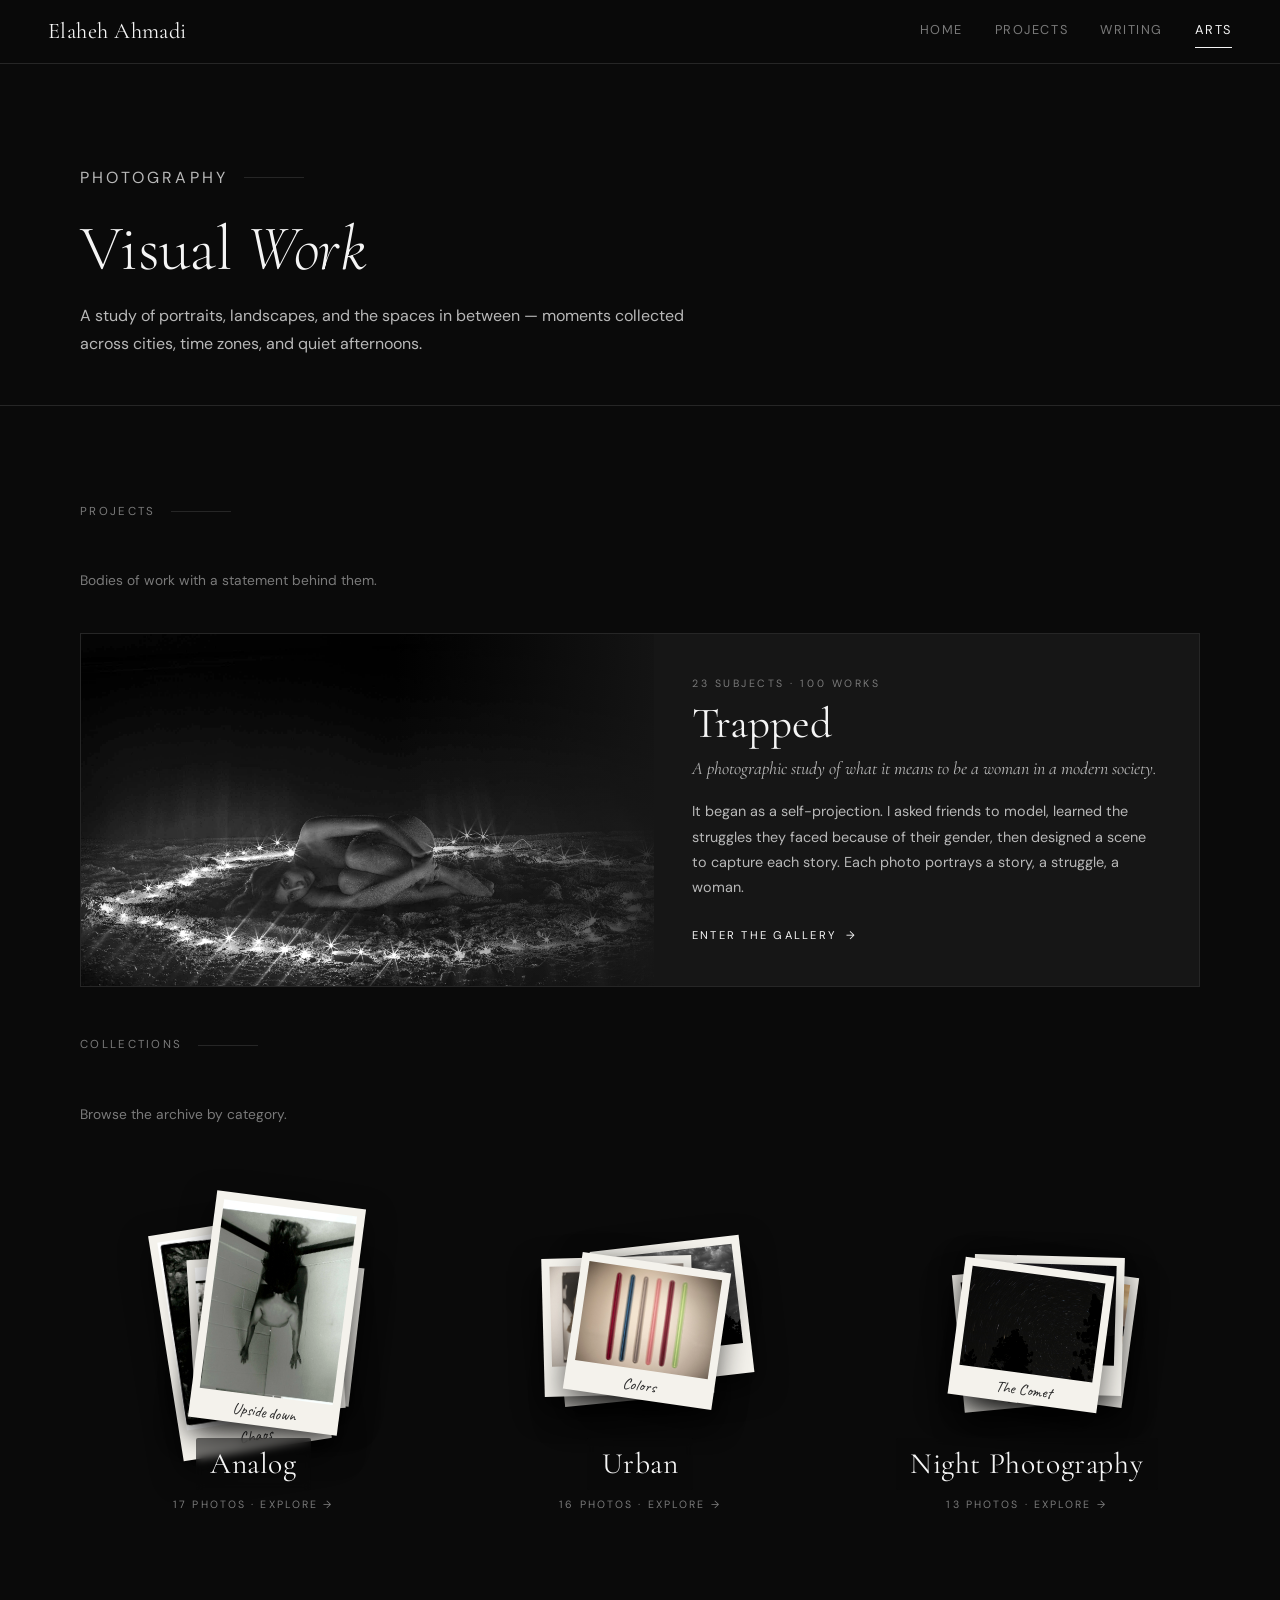
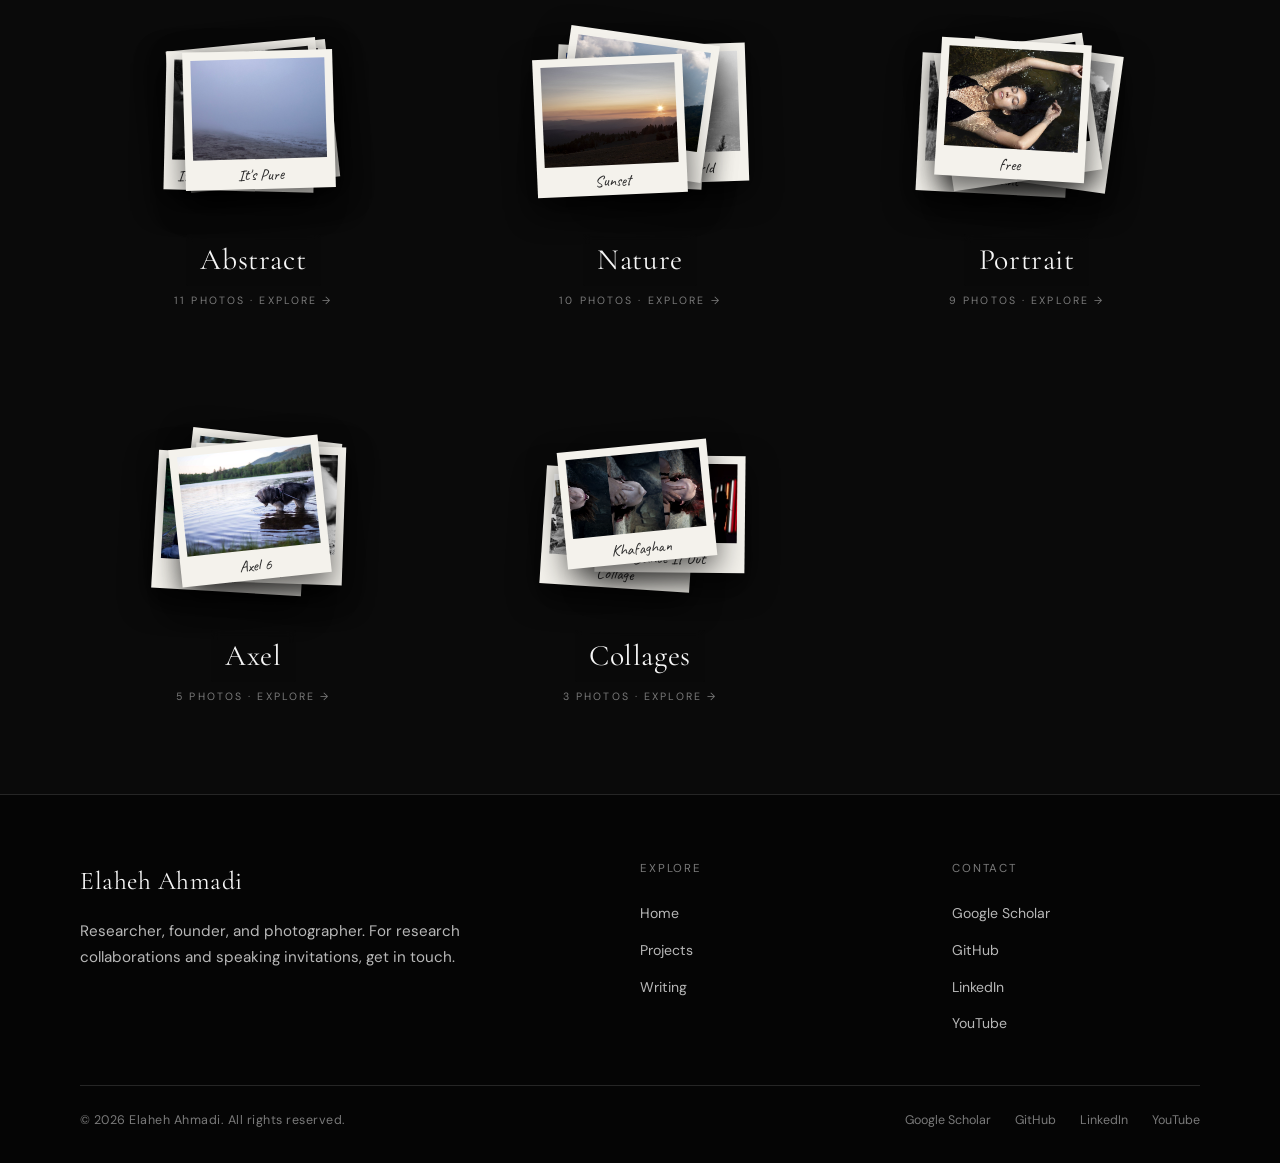
==== commit 2dacac42: "Refresh positioning: Cisco Foundation AI research, past ventures, Writing page - Hero, bio and Curre" ====
--- a/arts.html
+++ b/arts.html
@@ -3,10 +3,18 @@
 <head>
 <meta charset="UTF-8">
 <meta name="viewport" content="width=device-width, initial-scale=1.0">
-<title>Arts — Elaheh Ahmadi</title>
+<title>Arts | Elaheh Ahmadi</title>
+<meta name="description" content="Photography and visual storytelling by Elaheh Ahmadi.">
+<meta property="og:type" content="website">
+<meta property="og:title" content="Arts | Elaheh Ahmadi">
+<meta property="og:description" content="Photography and visual storytelling by Elaheh Ahmadi.">
+<meta property="og:url" content="https://elahehahmadi.com/arts.html">
+<meta property="og:image" content="https://elahehahmadi.com/assets/images/elahe-solve.jpg">
+<meta name="twitter:card" content="summary_large_image">
+<link rel="canonical" href="https://elahehahmadi.com/arts.html">
 <link rel="preconnect" href="https://fonts.googleapis.com">
 <link href="https://fonts.googleapis.com/css2?family=Cormorant+Garamond:ital,wght@0,300;0,400;0,500;1,300;1,400&family=DM+Sans:wght@300;400;500&family=Caveat:wght@400;600&display=swap" rel="stylesheet">
-<link rel="stylesheet" href="assets/css/style.css?v=2">
+<link rel="stylesheet" href="assets/css/style.css?v=3">
 </head>
 <body data-page="arts">
 
@@ -15,7 +23,7 @@
   <ul class="nav-links">
     <li><a href="index.html">Home</a></li>
     <li><a href="projects.html">Projects</a></li>
-    <li><a href="blogs.html">Blogs</a></li>
+    <li><a href="blogs.html">Writing</a></li>
     <li><a href="arts.html" class="active">Arts</a></li>
   </ul>
   <button class="nav-mobile-toggle" onclick="toggleMobileNav()">☰</button>
@@ -54,14 +62,14 @@
   <div class="footer-grid">
     <div class="footer-brand">
       <a class="nav-logo" href="index.html">Elaheh Ahmadi</a>
-      <p>For collaborations, speaking invitations, or consultations on AI, healthcare technology, and entrepreneurship — get in touch.</p>
+      <p>Researcher, founder, and photographer. For research collaborations and speaking invitations, get in touch.</p>
     </div>
     <div class="footer-col">
       <h4>Explore</h4>
       <ul>
         <li><a href="index.html">Home</a></li>
         <li><a href="projects.html">Projects</a></li>
-        <li><a href="blogs.html">Blogs</a></li>
+        <li><a href="blogs.html">Writing</a></li>
       </ul>
     </div>
     <div class="footer-col">
@@ -81,6 +89,6 @@
   <p class="lightbox-caption" id="lightboxCaption"></p>
 </div>
 
-<script src="assets/js/main.js?v=2"></script>
+<script src="assets/js/main.js?v=3"></script>
 </body>
 </html>
